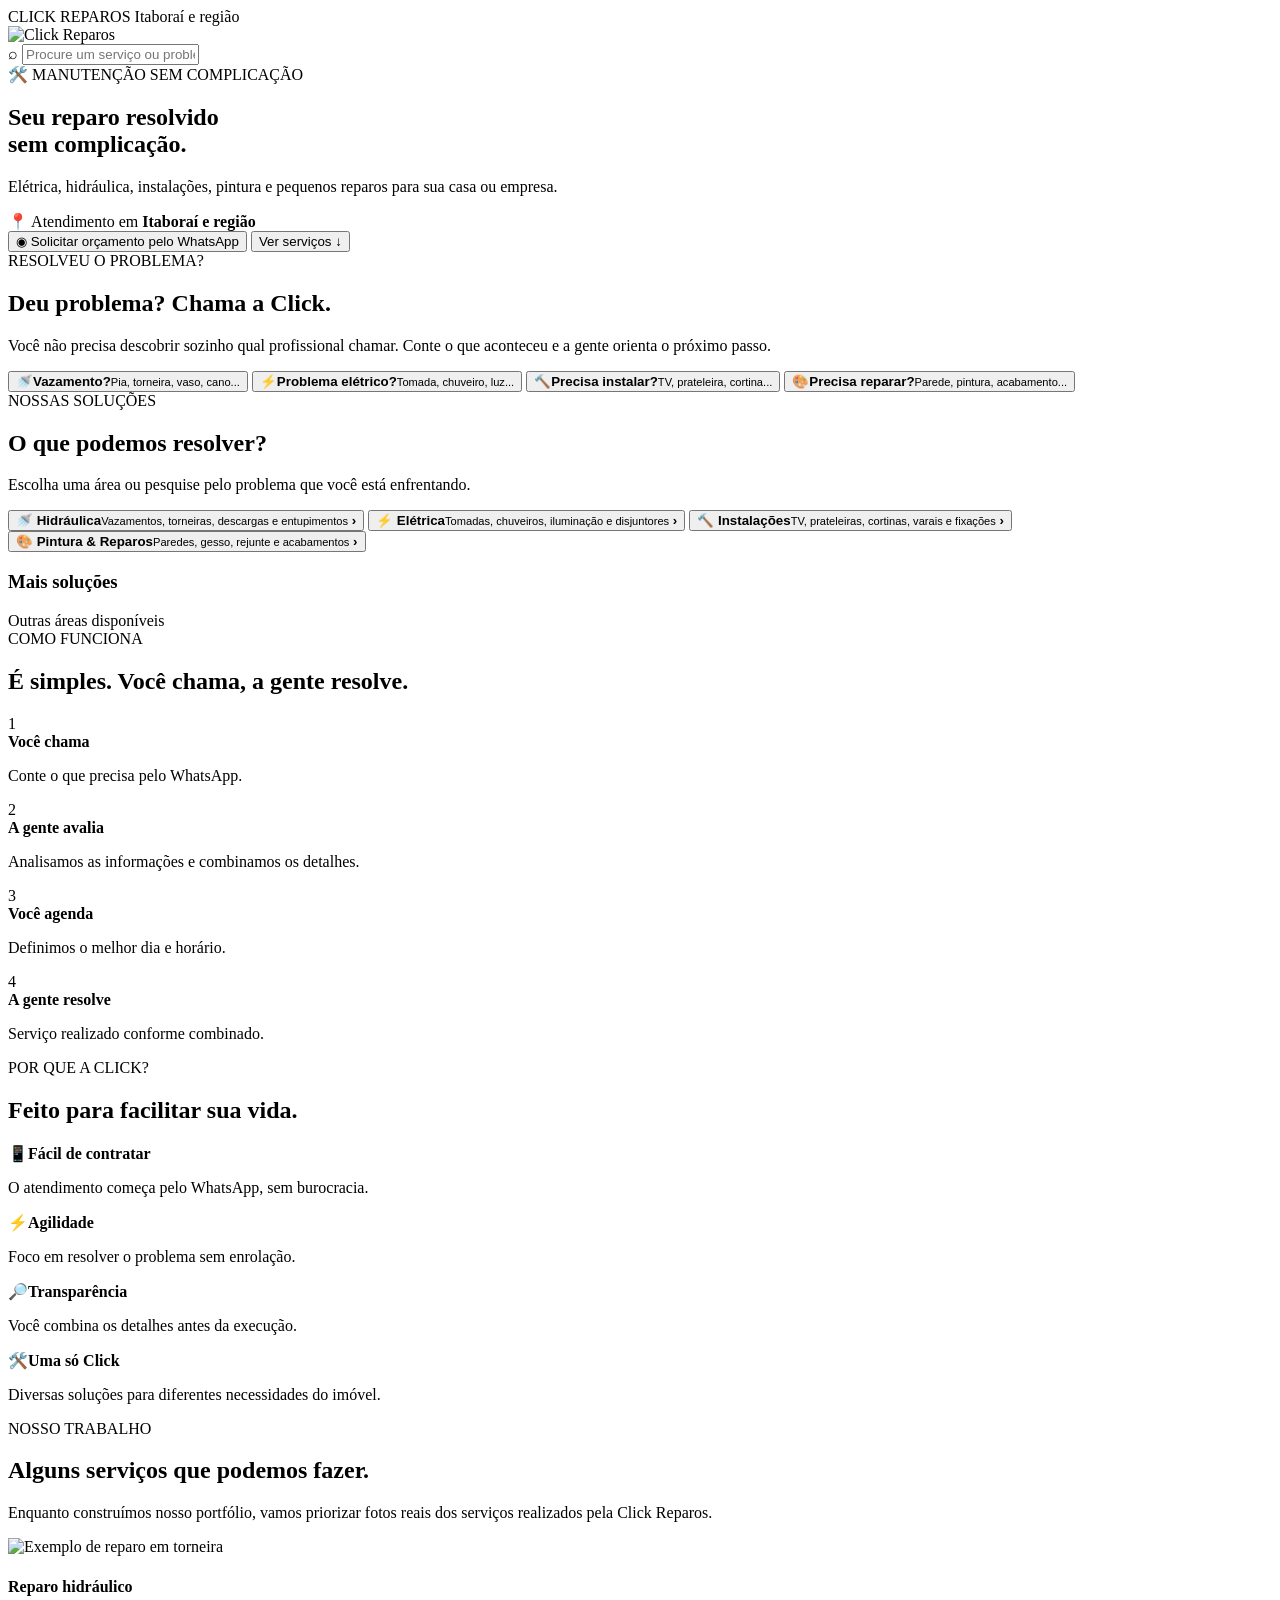
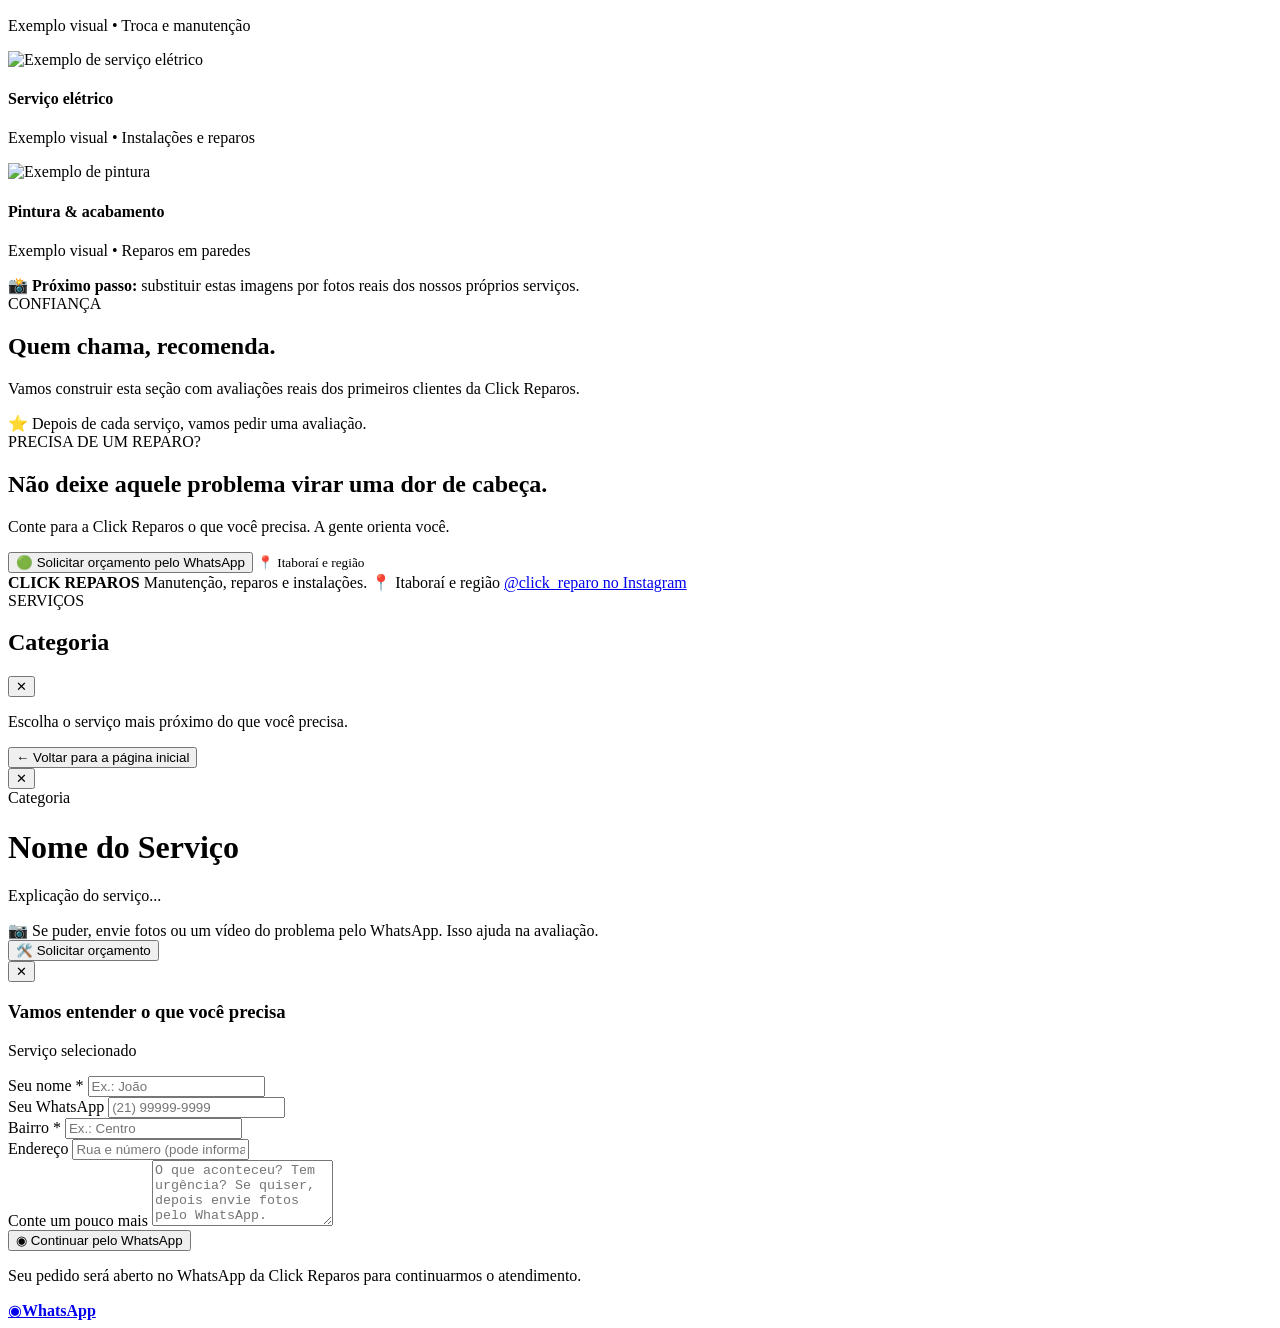
==== index.html @ 4c6f9867 "Rename click-reparos-v2-1.html to index.html" ====
<!DOCTYPE html>
<html lang="pt-BR">
<head>
    <meta charset="UTF-8">
    <meta name="viewport" content="width=device-width, initial-scale=1.0">
    <meta name="description" content="Click Reparos: manutenção, consertos e instalações em Itaboraí e região. Solicite seu orçamento pelo WhatsApp.">
    <meta name="theme-color" content="#0a3871">
    <title>Click Reparos | Manutenção em Itaboraí</title>
    <link rel="stylesheet" href="style.css">
</head>
<body>
    <div id="app">

        <header>
            <div class="header-top">
                <div class="brand-lockup">
                    <span class="brand-name">CLICK REPAROS</span>
                    <span class="brand-city">Itaboraí e região</span>
                </div>
                <img src="logo.png" alt="Click Reparos" class="header-logo">
            </div>
            <div class="search-container">
                <span class="search-icon">⌕</span>
                <input type="text" id="search-input" placeholder="Procure um serviço ou problema..." autocomplete="off">
                <div id="search-suggestions"></div>
            </div>
        </header>

        <main id="view-categories" class="view active">

            <section class="hero">
                <div class="hero-eyebrow">🛠️ MANUTENÇÃO SEM COMPLICAÇÃO</div>
                <h1>Seu reparo resolvido<br><span>sem complicação.</span></h1>
                <p>Elétrica, hidráulica, instalações, pintura e pequenos reparos para sua casa ou empresa.</p>

                <div class="hero-location">📍 Atendimento em <strong>Itaboraí e região</strong></div>

                <button class="hero-cta" type="button" onclick="openGeneralWhatsApp()">
                    <span class="wa-icon">◉</span>
                    Solicitar orçamento pelo WhatsApp
                </button>
                <button class="hero-secondary" type="button" onclick="document.getElementById('services-section').scrollIntoView({behavior:'smooth'})">
                    Ver serviços <span>↓</span>
                </button>
            </section>

            <section class="problem-section">
                <div class="section-kicker">RESOLVEU O PROBLEMA?</div>
                <h2>Deu problema? <span>Chama a Click.</span></h2>
                <p class="section-lead">Você não precisa descobrir sozinho qual profissional chamar. Conte o que aconteceu e a gente orienta o próximo passo.</p>
                <div class="problem-grid">
                    <button class="problem-card" onclick="openCategory('cat-hidraulico')"><span>🚿</span><strong>Vazamento?</strong><small>Pia, torneira, vaso, cano...</small></button>
                    <button class="problem-card" onclick="openCategory('cat-eletrico')"><span>⚡</span><strong>Problema elétrico?</strong><small>Tomada, chuveiro, luz...</small></button>
                    <button class="problem-card" onclick="openCategory('cat-instalacoes')"><span>🔨</span><strong>Precisa instalar?</strong><small>TV, prateleira, cortina...</small></button>
                    <button class="problem-card" onclick="openCategory('cat-pintor')"><span>🎨</span><strong>Precisa reparar?</strong><small>Parede, pintura, acabamento...</small></button>
                </div>
            </section>

            <section id="services-section" class="services-section">
                <div class="section-kicker">NOSSAS SOLUÇÕES</div>
                <h2>O que podemos <span>resolver?</span></h2>
                <p class="section-lead">Escolha uma área ou pesquise pelo problema que você está enfrentando.</p>

                <div class="featured-grid">
                    <button class="featured-card featured-hydraulic" onclick="openCategory('cat-hidraulico')">
                        <span class="featured-icon">🚿</span>
                        <span><strong>Hidráulica</strong><small>Vazamentos, torneiras, descargas e entupimentos</small></span>
                        <b>›</b>
                    </button>
                    <button class="featured-card featured-electric" onclick="openCategory('cat-eletrico')">
                        <span class="featured-icon">⚡</span>
                        <span><strong>Elétrica</strong><small>Tomadas, chuveiros, iluminação e disjuntores</small></span>
                        <b>›</b>
                    </button>
                    <button class="featured-card featured-install" onclick="openCategory('cat-instalacoes')">
                        <span class="featured-icon">🔨</span>
                        <span><strong>Instalações</strong><small>TV, prateleiras, cortinas, varais e fixações</small></span>
                        <b>›</b>
                    </button>
                    <button class="featured-card featured-paint" onclick="openCategory('cat-pintor')">
                        <span class="featured-icon">🎨</span>
                        <span><strong>Pintura & Reparos</strong><small>Paredes, gesso, rejunte e acabamentos</small></span>
                        <b>›</b>
                    </button>
                </div>

                <div class="all-services-head">
                    <h3>Mais soluções</h3>
                    <span>Outras áreas disponíveis</span>
                </div>
                <div class="grid" id="categories-grid"></div>
            </section>

            <section class="how-it-works-card">
                <div class="section-kicker">COMO FUNCIONA</div>
                <h2>É simples. Você chama, <span>a gente resolve.</span></h2>
                <div class="how-steps">
                    <div class="step-item"><div class="step-badge">1</div><div><strong>Você chama</strong><p>Conte o que precisa pelo WhatsApp.</p></div></div>
                    <div class="step-item"><div class="step-badge">2</div><div><strong>A gente avalia</strong><p>Analisamos as informações e combinamos os detalhes.</p></div></div>
                    <div class="step-item"><div class="step-badge">3</div><div><strong>Você agenda</strong><p>Definimos o melhor dia e horário.</p></div></div>
                    <div class="step-item"><div class="step-badge">4</div><div><strong>A gente resolve</strong><p>Serviço realizado conforme combinado.</p></div></div>
                </div>
            </section>

            <section class="trust-section">
                <div class="section-kicker">POR QUE A CLICK?</div>
                <h2>Feito para facilitar <span>sua vida.</span></h2>
                <div class="trust-grid">
                    <div><span>📱</span><strong>Fácil de contratar</strong><p>O atendimento começa pelo WhatsApp, sem burocracia.</p></div>
                    <div><span>⚡</span><strong>Agilidade</strong><p>Foco em resolver o problema sem enrolação.</p></div>
                    <div><span>🔎</span><strong>Transparência</strong><p>Você combina os detalhes antes da execução.</p></div>
                    <div><span>🛠️</span><strong>Uma só Click</strong><p>Diversas soluções para diferentes necessidades do imóvel.</p></div>
                </div>
            </section>

            <section class="portfolio-section">
                <div class="section-kicker">NOSSO TRABALHO</div>
                <h2>Alguns serviços que <span>podemos fazer.</span></h2>
                <p class="section-lead">Enquanto construímos nosso portfólio, vamos priorizar fotos reais dos serviços realizados pela Click Reparos.</p>
                <div class="carousel-container">
                    <div class="carousel-card"><div class="media-container"><img src="https://images.unsplash.com/photo-1584622650111-993a426fbf0a?auto=format&fit=crop&w=700&q=80" alt="Exemplo de reparo em torneira" loading="lazy"></div><div class="card-info"><h4>Reparo hidráulico</h4><p>Exemplo visual • Troca e manutenção</p></div></div>
                    <div class="carousel-card"><div class="media-container"><img src="https://images.unsplash.com/photo-1558494949-ef010cbdcc31?auto=format&fit=crop&w=700&q=80" alt="Exemplo de serviço elétrico" loading="lazy"></div><div class="card-info"><h4>Serviço elétrico</h4><p>Exemplo visual • Instalações e reparos</p></div></div>
                    <div class="carousel-card"><div class="media-container"><img src="https://images.unsplash.com/photo-1562259949-e8e7689d7828?auto=format&fit=crop&w=700&q=80" alt="Exemplo de pintura" loading="lazy"></div><div class="card-info"><h4>Pintura & acabamento</h4><p>Exemplo visual • Reparos em paredes</p></div></div>
                </div>
                <div class="portfolio-note">📸 <strong>Próximo passo:</strong> substituir estas imagens por fotos reais dos nossos próprios serviços.</div>
            </section>

            <section class="testimonial-placeholder">
                <div class="section-kicker">CONFIANÇA</div>
                <h2>Quem chama, <span>recomenda.</span></h2>
                <p>Vamos construir esta seção com avaliações reais dos primeiros clientes da Click Reparos.</p>
                <div class="review-cta">⭐ Depois de cada serviço, vamos pedir uma avaliação.</div>
            </section>

            <section class="final-cta">
                <div class="final-cta-kicker">PRECISA DE UM REPARO?</div>
                <h2>Não deixe aquele problema virar uma dor de cabeça.</h2>
                <p>Conte para a Click Reparos o que você precisa. A gente orienta você.</p>
                <button class="hero-cta" type="button" onclick="openGeneralWhatsApp()">🟢 Solicitar orçamento pelo WhatsApp</button>
                <small>📍 Itaboraí e região</small>
            </section>

            <footer class="app-footer">
                <strong>CLICK REPAROS</strong>
                <span>Manutenção, reparos e instalações.</span>
                <span>📍 Itaboraí e região</span>
                <a href="https://instagram.com/click_reparo" target="_blank" rel="noopener">@click_reparo no Instagram</a>
            </footer>
        </main>

        <main id="view-service-list" class="view">
            <div class="view-header">
                <div>
                    <span class="view-kicker">SERVIÇOS</span>
                    <h2 class="view-title" id="list-category-title">Categoria</h2>
                </div>
                <button class="close-btn" id="btn-close-list" aria-label="Voltar">✕</button>
            </div>
            <p class="list-helper">Escolha o serviço mais próximo do que você precisa.</p>
            <ul class="service-list" id="services-ul"></ul>
            <button class="back-home-btn" onclick="closeToCategories()">← Voltar para a página inicial</button>
        </main>

        <main id="view-service-detail" class="view">
            <div class="detail-card">
                <button class="close-btn" id="btn-close-detail" aria-label="Voltar">✕</button>
                <div class="detail-category" id="detail-category">Categoria</div>
                <h1 class="detail-title" id="detail-title">Nome do Serviço</h1>
                <p class="detail-description" id="detail-description">Explicação do serviço...</p>
                <div class="detail-tip">📷 Se puder, envie fotos ou um vídeo do problema pelo WhatsApp. Isso ajuda na avaliação.</div>
                <button id="btn-open-form" class="btn-primary">🛠️ Solicitar orçamento</button>
            </div>
        </main>

        <div id="modal-quote" class="modal-overlay">
            <div class="modal-card">
                <button class="close-btn modal-close" id="btn-close-modal" aria-label="Fechar">✕</button>
                <h3 class="modal-title">Vamos entender o que você precisa</h3>
                <p class="modal-subtitle" id="modal-service-subtitle">Serviço selecionado</p>

                <form id="form-quote">
                    <div class="form-group">
                        <label for="client-name">Seu nome *</label>
                        <input type="text" id="client-name" placeholder="Ex.: João" required>
                    </div>
                    <div class="form-group">
                        <label for="client-phone">Seu WhatsApp</label>
                        <input type="tel" id="client-phone" placeholder="(21) 99999-9999" inputmode="tel">
                    </div>
                    <div class="form-group">
                        <label for="client-bairro">Bairro *</label>
                        <input type="text" id="client-bairro" placeholder="Ex.: Centro" required>
                    </div>
                    <div class="form-group">
                        <label for="client-address">Endereço</label>
                        <input type="text" id="client-address" placeholder="Rua e número (pode informar depois)">
                    </div>
                    <div class="form-group">
                        <label for="client-notes">Conte um pouco mais</label>
                        <textarea id="client-notes" rows="4" placeholder="O que aconteceu? Tem urgência? Se quiser, depois envie fotos pelo WhatsApp."></textarea>
                    </div>
                    <button type="submit" class="btn-whatsapp">
                        <span>◉</span>
                        Continuar pelo WhatsApp
                    </button>
                    <p class="form-privacy">Seu pedido será aberto no WhatsApp da Click Reparos para continuarmos o atendimento.</p>
                </form>
            </div>
        </div>

        <a class="floating-whatsapp" href="https://wa.me/5521999999999" target="_blank" rel="noopener" aria-label="Falar com a Click Reparos no WhatsApp">
            <span>◉</span><b>WhatsApp</b>
        </a>
    </div>
    <script src="script.js"></script>
    <script>
        function openGeneralWhatsApp() {
            const text = encodeURIComponent("Olá! Vim pelo site da Click Reparos e preciso de um orçamento. Meu problema é: ");
            window.open("https://wa.me/5521999999999?text=" + text, "_blank");
        }
    </script>
</body>
</html>
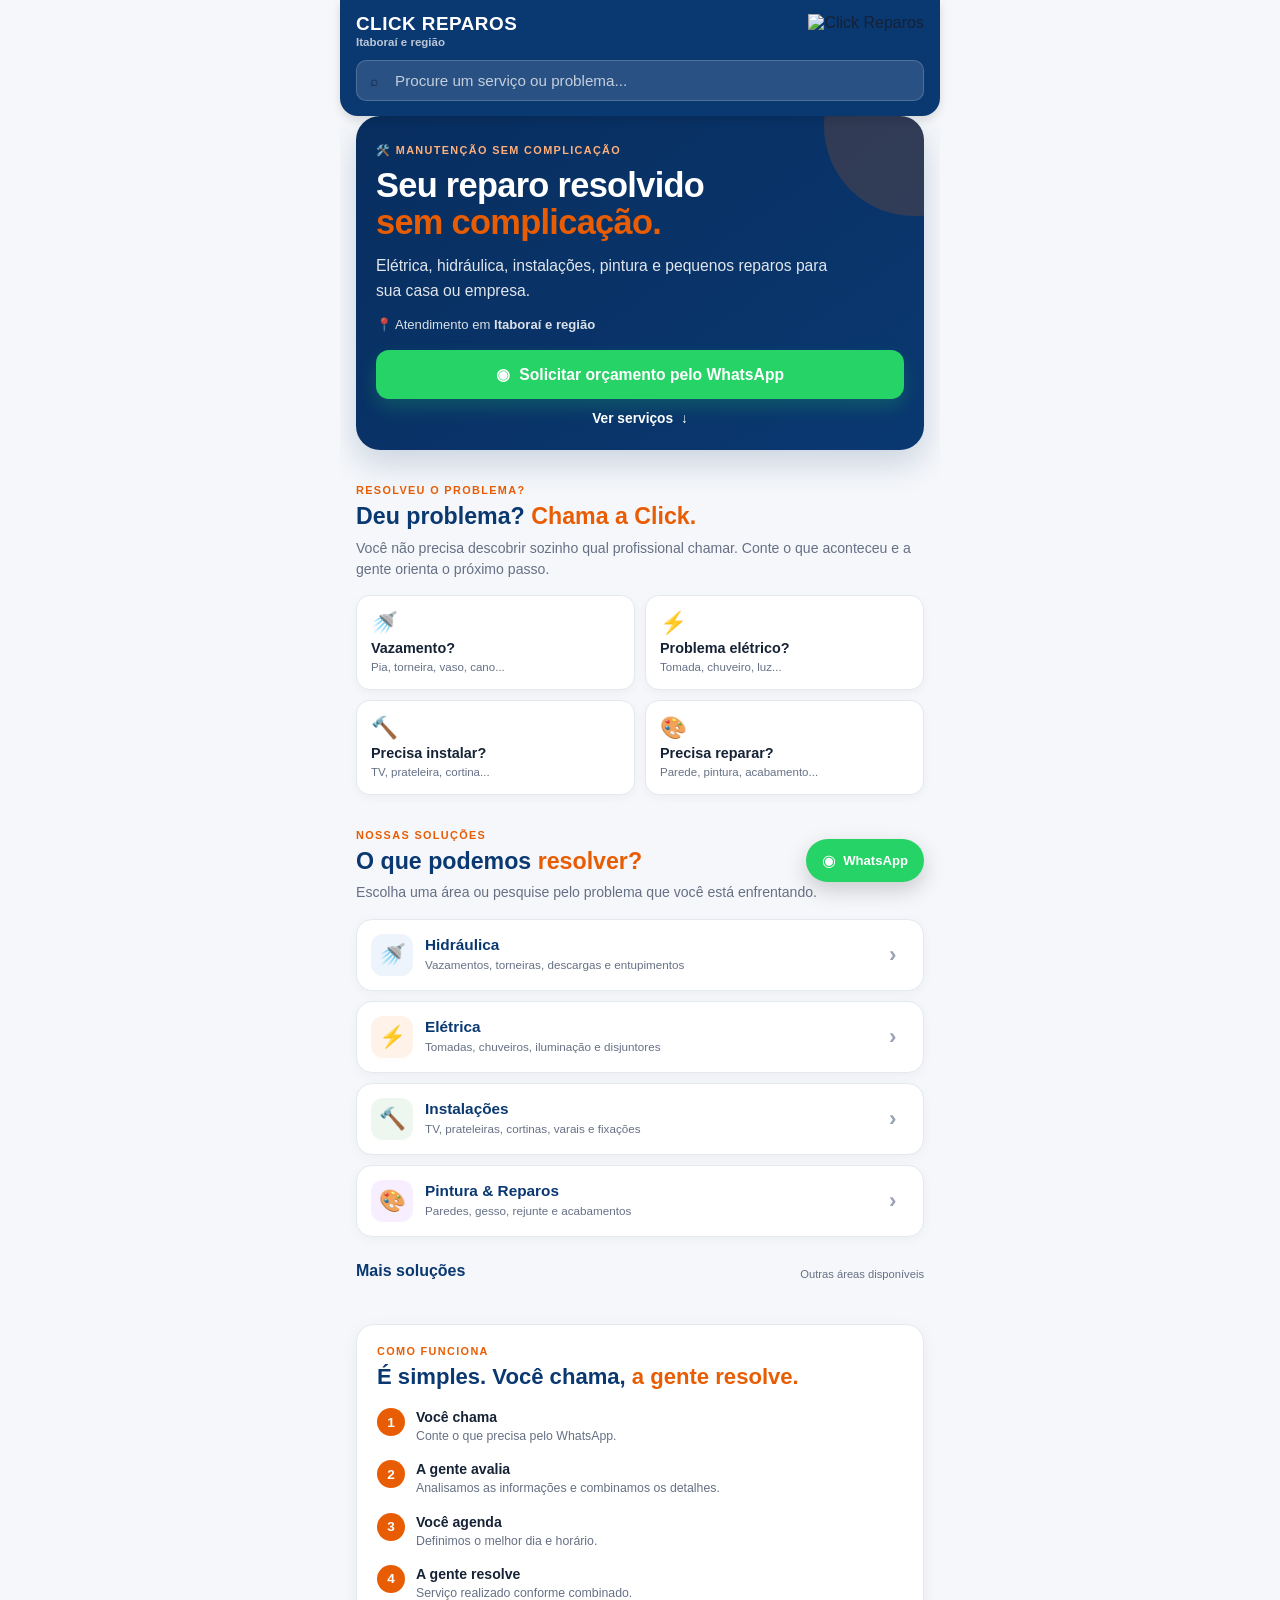
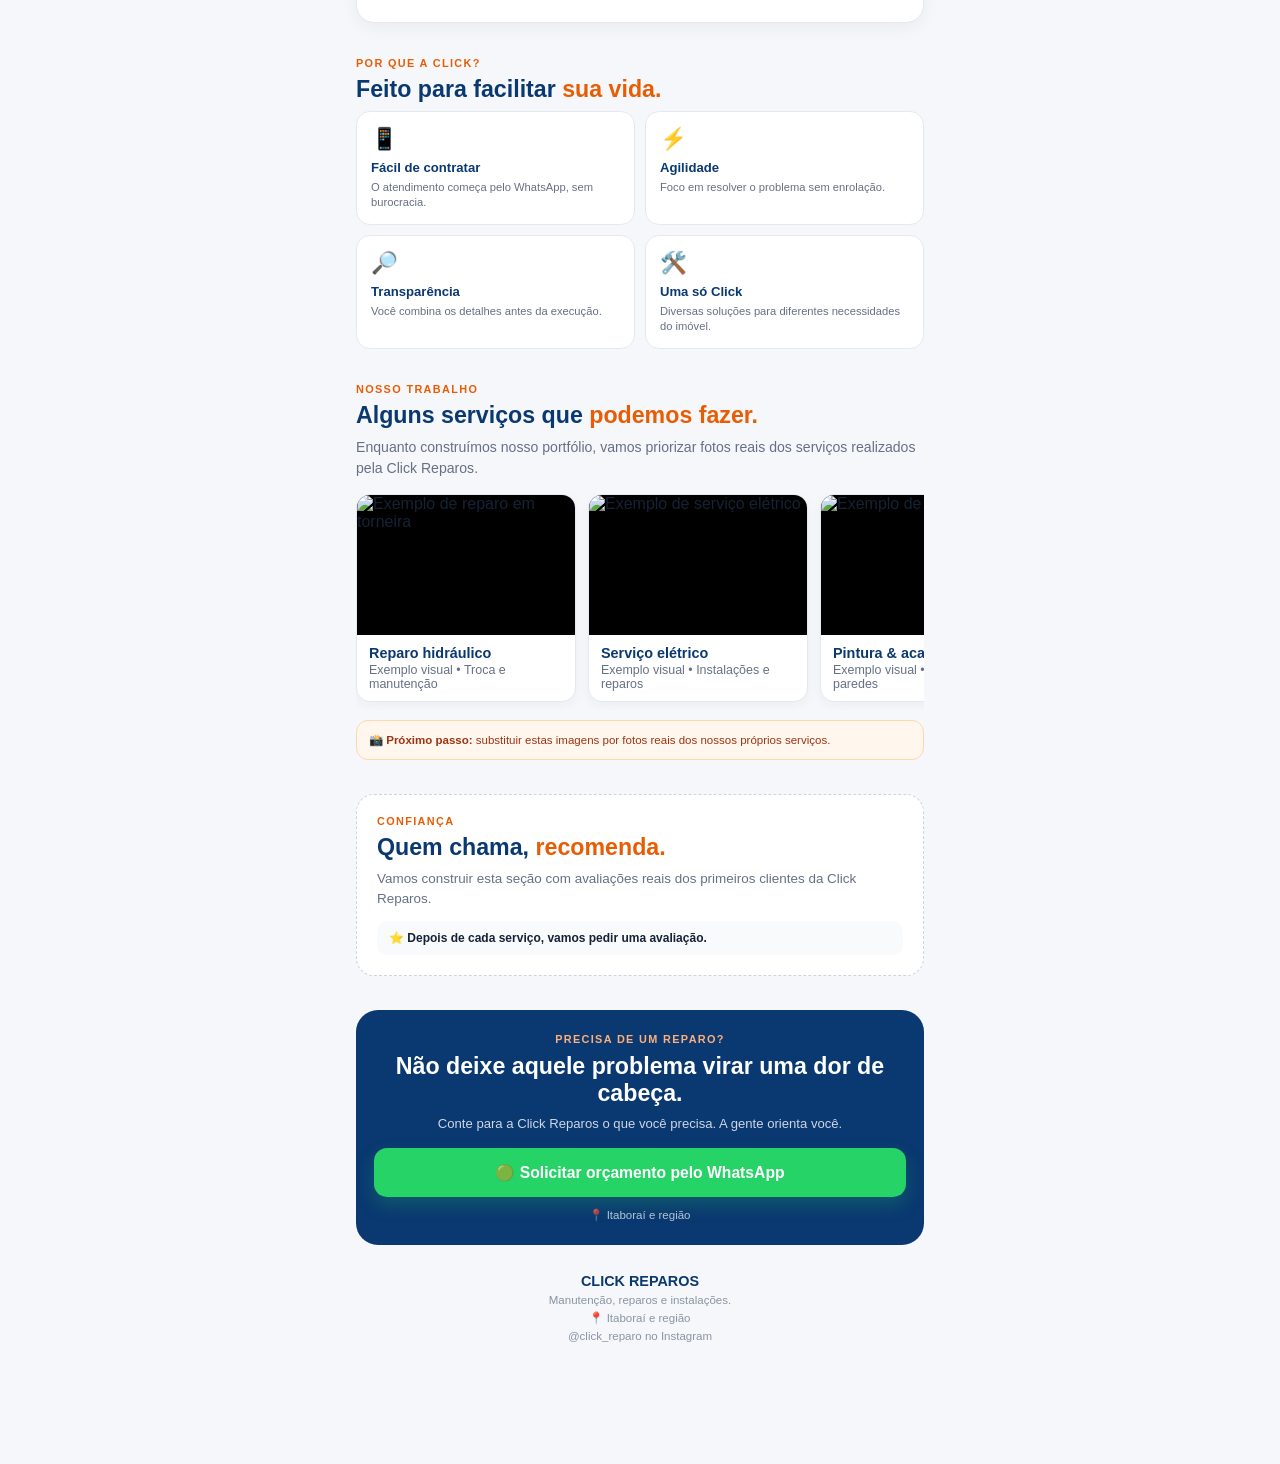
==== commit 0d1f897b: "Update index.html" ====
--- a/index.html
+++ b/index.html
@@ -208,7 +208,7 @@
             </div>
         </div>
 
-        <a class="floating-whatsapp" href="https://wa.me/5521999999999" target="_blank" rel="noopener" aria-label="Falar com a Click Reparos no WhatsApp">
+        <a class="floating-whatsapp" href="https://wa.me/5521967358108" target="_blank" rel="noopener" aria-label="Falar com a Click Reparos no WhatsApp">
             <span>◉</span><b>WhatsApp</b>
         </a>
     </div>
--- a/style.css
+++ b/style.css
@@ -0,0 +1,731 @@
+:root {
+    --primary: #0a3871;
+    --accent: #e85d04;
+    --whatsapp: #25d366;
+    --bg: #f4f6f9;
+    --card-bg: #ffffff;
+    --text-main: #1e293b;
+    --text-muted: #64748b;
+    --border: #e2e8f0;
+}
+
+* {
+    box-sizing: border-box;
+    margin: 0;
+    padding: 0;
+    font-family: -apple-system, BlinkMacSystemFont, "Segoe UI", Roboto, Helvetica, Arial, sans-serif;
+}
+
+body {
+    background-color: var(--bg);
+    color: var(--text-main);
+    -webkit-font-smoothing: antialiased;
+}
+
+#app {
+    max-width: 600px;
+    margin: 0 auto;
+    background: var(--bg);
+    min-height: 100vh;
+    position: relative;
+    overflow-x: hidden;
+}
+
+/* HEADER FIXO NO TOPO */
+header {
+    background: var(--primary);
+    padding: 16px 16px 18px 16px;
+    position: fixed;
+    top: 0;
+    left: 50%;
+    transform: translateX(-50%);
+    width: 100%;
+    max-width: 600px;
+    z-index: 1000;
+    box-shadow: 0 4px 10px rgba(0,0,0,0.12);
+    border-bottom-left-radius: 16px;
+    border-bottom-right-radius: 16px;
+}
+
+.header-top {
+    display: flex;
+    justify-content: space-between;
+    align-items: center;
+    margin-bottom: 12px;
+}
+
+.header-title {
+    color: #ffffff;
+    font-size: 1.3rem;
+    font-weight: 700;
+}
+
+.header-logo {
+    height: 36px;
+    width: auto;
+    object-fit: contain;
+}
+
+.search-container {
+    position: relative;
+    display: flex;
+    align-items: center;
+}
+
+.search-icon {
+    position: absolute;
+    left: 14px;
+    font-size: 0.9rem;
+    pointer-events: none;
+    opacity: 0.9;
+}
+
+#search-input {
+    width: 100%;
+    padding: 11px 14px 11px 38px;
+    border-radius: 10px;
+    border: none;
+    font-size: 0.95rem;
+    outline: none;
+    background-color: var(--accent);
+    color: #ffffff;
+}
+
+#search-input::placeholder {
+    color: rgba(255, 255, 255, 0.9);
+}
+
+#search-suggestions {
+    position: absolute;
+    top: 100%;
+    left: 0;
+    right: 0;
+    background: white;
+    border-radius: 0 0 10px 10px;
+    box-shadow: 0 4px 12px rgba(0,0,0,0.15);
+    max-height: 280px;
+    overflow-y: auto;
+    display: none;
+    z-index: 1001;
+    margin-top: 4px;
+}
+
+.suggestion-item {
+    padding: 12px 16px;
+    border-bottom: 1px solid var(--border);
+    cursor: pointer;
+}
+
+.suggestion-item:last-child {
+    border-bottom: none;
+}
+
+.suggestion-item:active {
+    background-color: var(--bg);
+}
+
+.suggestion-title {
+    font-weight: 600;
+    color: var(--text-main);
+    font-size: 0.95rem;
+}
+
+.suggestion-meta {
+    font-size: 0.8rem;
+    color: var(--primary);
+    margin-top: 2px;
+}
+
+/* VIEWS */
+.view {
+    display: none;
+    padding: 125px 16px 16px 16px;
+    animation: fadeIn 0.3s ease;
+}
+
+.view.active {
+    display: block;
+}
+
+@keyframes fadeIn {
+    from { opacity: 0; transform: translateY(8px); }
+    to { opacity: 1; transform: translateY(0); }
+}
+
+/* CARD: COMO FUNCIONA */
+.how-it-works-card {
+    background: var(--card-bg);
+    border-radius: 16px;
+    padding: 16px;
+    margin-bottom: 24px;
+    box-shadow: 0 4px 12px rgba(0,0,0,0.04);
+    border: 1px solid var(--border);
+}
+
+.how-it-works-title {
+    text-align: center;
+    color: var(--primary);
+    font-size: 1.1rem;
+    font-weight: 700;
+    margin-bottom: 16px;
+}
+
+.how-it-works-body {
+    display: flex;
+    align-items: center;
+    gap: 16px;
+}
+
+.how-it-works-left {
+    flex: 0 0 40%;
+    display: flex;
+    align-items: center;
+    justify-content: center;
+}
+
+.how-it-works-img {
+    width: 100%;
+    max-width: 120px;
+    height: auto;
+    object-fit: contain;
+}
+
+.how-it-works-right {
+    flex: 1;
+    display: flex;
+    flex-direction: column;
+}
+
+.step-item {
+    display: flex;
+    align-items: flex-start;
+    gap: 10px;
+}
+
+.step-badge {
+    background: var(--primary);
+    color: #ffffff;
+    width: 26px;
+    height: 26px;
+    border-radius: 50%;
+    font-weight: 700;
+    font-size: 0.85rem;
+    display: flex;
+    align-items: center;
+    justify-content: center;
+    flex-shrink: 0;
+}
+
+.step-content {
+    font-size: 0.82rem;
+    color: var(--text-main);
+    line-height: 1.3;
+    padding-top: 2px;
+}
+
+.step-content strong {
+    color: var(--text-main);
+    font-weight: 700;
+}
+
+.step-line {
+    width: 2px;
+    height: 14px;
+    background: var(--primary);
+    margin-left: 12px;
+    opacity: 0.3;
+}
+
+.section-subtitle {
+    margin-bottom: 14px;
+    font-size: 1.05rem;
+    font-weight: 700;
+    color: var(--primary);
+}
+
+/* CATEGORIAS EM GRID */
+.grid {
+    display: grid;
+    grid-template-columns: 1fr 1fr;
+    gap: 12px;
+}
+
+.card-category {
+    background: var(--card-bg);
+    padding: 14px 12px;
+    border-radius: 12px;
+    display: flex;
+    align-items: center;
+    gap: 12px;
+    box-shadow: 0 2px 6px rgba(0,0,0,0.05);
+    cursor: pointer;
+    border-left: 4px solid var(--primary);
+    border-top: 1px solid var(--border);
+    border-right: 1px solid var(--border);
+    border-bottom: 1px solid var(--border);
+    transition: transform 0.1s;
+}
+
+.card-category:nth-child(even) {
+    border-left-color: var(--accent);
+}
+
+.card-category:active {
+    transform: scale(0.97);
+}
+
+.card-category .icon {
+    font-size: 1.8rem;
+}
+
+.card-category .cat-name {
+    font-weight: 600;
+    font-size: 0.95rem;
+    color: var(--text-main);
+}
+
+/* CONFIGURAÇÃO GERAL DOS CARROSSEIS */
+.carousel-container {
+    display: flex;
+    gap: 12px;
+    overflow-x: auto;
+    scroll-snap-type: x mandatory;
+    padding-bottom: 8px;
+    -webkit-overflow-scrolling: touch;
+    scrollbar-width: none;
+    cursor: grab;
+}
+
+.carousel-container::-webkit-scrollbar {
+    display: none;
+}
+
+.carousel-container.active-drag {
+    cursor: grabbing;
+    scroll-snap-type: none;
+}
+
+/* CARDS DE PORTFÓLIO */
+.portfolio-section {
+    margin-top: 32px;
+}
+
+.carousel-card {
+    flex: 0 0 220px;
+    scroll-snap-align: start;
+    background: var(--card-bg);
+    border-radius: 14px;
+    overflow: hidden;
+    border: 1px solid var(--border);
+    box-shadow: 0 4px 12px rgba(0,0,0,0.04);
+    user-select: none;
+}
+
+.media-container {
+    position: relative;
+    width: 100%;
+    height: 140px;
+    background: #000;
+}
+
+.media-container img, 
+.media-container video {
+    width: 100%;
+    height: 100%;
+    object-fit: cover;
+    display: block;
+}
+
+.badge-tag {
+    position: absolute;
+    top: 8px;
+    left: 8px;
+    background: rgba(10, 56, 113, 0.85);
+    color: white;
+    font-size: 0.72rem;
+    font-weight: 700;
+    padding: 3px 8px;
+    border-radius: 6px;
+    backdrop-filter: blur(4px);
+    z-index: 2;
+}
+
+.badge-tag.video-tag {
+    background: rgba(232, 93, 4, 0.9);
+}
+
+.card-info {
+    padding: 10px 12px;
+}
+
+.card-info h4 {
+    font-size: 0.9rem;
+    color: var(--primary);
+    margin-bottom: 2px;
+    font-weight: 700;
+}
+
+.card-info p {
+    font-size: 0.78rem;
+    color: var(--text-muted);
+}
+
+/* CARDS DE DEPOIMENTOS */
+.testimonials-section {
+    margin-top: 32px;
+}
+
+.testimonial-card {
+    flex: 0 0 280px;
+    scroll-snap-align: start;
+    background: var(--card-bg);
+    border-radius: 16px;
+    padding: 20px;
+    border: 1px solid var(--border);
+    box-shadow: 0 4px 12px rgba(0,0,0,0.04);
+    display: flex;
+    flex-direction: column;
+    gap: 12px;
+    user-select: none;
+}
+
+.stars {
+    color: #f59e0b;
+    font-size: 1.1rem;
+    letter-spacing: 2px;
+}
+
+.testimonial-text {
+    font-size: 0.92rem;
+    color: var(--text-muted);
+    font-style: italic;
+    line-height: 1.5;
+    flex-grow: 1;
+}
+
+.testimonial-author {
+    font-size: 0.85rem;
+    color: var(--primary);
+    font-weight: 700;
+    text-align: left;
+}
+
+/* FOOTER */
+.app-footer {
+    text-align: center;
+    padding: 32px 16px 16px;
+    font-size: 0.85rem;
+    color: #94a3b8;
+    font-weight: 500;
+}
+
+.app-footer .heart {
+    color: #ef4444;
+}
+
+/* LISTA DE SERVIÇOS E DETALHES */
+.view-header {
+    display: flex;
+    padding: 14px 12px;
+    justify-content: space-between;
+    align-items: center;
+    margin-bottom: 20px;
+}
+
+.view-title {
+    font-size: 1.2rem;
+    font-weight: bold;
+    color: var(--primary);
+}
+
+.close-btn {
+    background: #e2e8f0;
+    border: none;
+    color: var(--text-muted);
+    width: 32px;
+    height: 32px;
+    border-radius: 50%;
+    font-size: 1rem;
+    font-weight: bold;
+    cursor: pointer;
+    display: flex;
+    align-items: center;
+    justify-content: center;
+}
+
+.close-btn:active {
+    background: #cbd5e1;
+    color: var(--text-main);
+}
+
+.service-list {
+    list-style: none;
+}
+
+.service-item {
+    background: var(--card-bg);
+    padding: 16px;
+    margin-bottom: 8px;
+    border-radius: 8px;
+    box-shadow: 0 1px 2px rgba(0,0,0,0.05);
+    border: 1px solid var(--border);
+    cursor: pointer;
+    display: flex;
+    justify-content: space-between;
+    align-items: center;
+    font-weight: 500;
+}
+
+.service-item:active {
+    background-color: #f8fafc;
+}
+
+.arrow {
+    color: var(--text-muted);
+    font-size: 1.2rem;
+}
+
+.detail-card {
+    background: var(--card-bg);
+    padding: 24px;
+    border-radius: 16px;
+    box-shadow: 0 4px 12px rgba(0,0,0,0.06);
+    text-align: center;
+    position: relative;
+    border: 1px solid var(--border);
+}
+
+.detail-card .close-btn {
+    position: absolute;
+    top: 16px;
+    right: 16px;
+}
+
+.detail-category {
+    color: var(--accent);
+    font-size: 0.9rem;
+    font-weight: bold;
+    text-transform: uppercase;
+    letter-spacing: 1px;
+    margin-bottom: 8px;
+    padding-right: 32px;
+}
+
+.detail-title {
+    font-size: 1.4rem;
+    margin-bottom: 16px;
+    color: var(--primary);
+}
+
+.detail-description {
+    color: var(--text-muted);
+    line-height: 1.6;
+    margin-bottom: 24px;
+    text-align: left;
+    font-size: 0.98rem;
+}
+
+.btn-primary {
+    width: 100%;
+    background-color: var(--primary);
+    color: white;
+    padding: 16px;
+    border-radius: 12px;
+    font-weight: bold;
+    font-size: 1rem;
+    border: none;
+    cursor: pointer;
+    box-shadow: 0 4px 10px rgba(10, 56, 113, 0.2);
+    transition: background-color 0.2s;
+}
+
+.btn-primary:active {
+    background-color: #072954;
+}
+
+/* MODAL DE ORÇAMENTO (ESTILO MOBILE APP) */
+.modal-overlay {
+    position: fixed;
+    top: 0;
+    left: 0;
+    right: 0;
+    bottom: 0;
+    background: rgba(15, 23, 42, 0.6);
+    backdrop-filter: blur(4px);
+    z-index: 2000;
+    display: flex;
+    justify-content: center;
+    align-items: flex-end; /* Abre vindo do fundo como app */
+    opacity: 0;
+    pointer-events: none;
+    transition: opacity 0.25s ease;
+}
+
+.modal-overlay.active {
+    opacity: 1;
+    pointer-events: auto;
+}
+
+.modal-card {
+    background: var(--card-bg);
+    width: 100%;
+    max-width: 600px;
+    border-top-left-radius: 24px;
+    border-top-right-radius: 24px;
+    padding: 24px 20px 28px;
+    position: relative;
+    box-shadow: 0 -8px 25px rgba(0,0,0,0.15);
+    transform: translateY(100%);
+    transition: transform 0.3s cubic-bezier(0.16, 1, 0.3, 1);
+    max-height: 90vh;
+    overflow-y: auto;
+}
+
+.modal-overlay.active .modal-card {
+    transform: translateY(0);
+}
+
+.modal-close {
+    position: absolute;
+    top: 18px;
+    right: 18px;
+}
+
+.modal-title {
+    font-size: 1.25rem;
+    color: var(--primary);
+    font-weight: 700;
+    margin-bottom: 4px;
+}
+
+.modal-subtitle {
+    font-size: 0.88rem;
+    color: var(--accent);
+    font-weight: 600;
+    margin-bottom: 20px;
+}
+
+/* ESTILOS DO FORMULÁRIO */
+.form-group {
+    margin-bottom: 16px;
+    text-align: left;
+}
+
+.form-group label {
+    display: block;
+    font-size: 0.85rem;
+    font-weight: 700;
+    color: var(--text-main);
+    margin-bottom: 6px;
+}
+
+.form-group input, 
+.form-group textarea {
+    width: 100%;
+    padding: 12px 14px;
+    border-radius: 10px;
+    border: 1px solid var(--border);
+    font-size: 0.95rem;
+    outline: none;
+    background-color: #f8fafc;
+    color: var(--text-main);
+    transition: border-color 0.2s, background-color 0.2s;
+}
+
+.form-group input:focus, 
+.form-group textarea:focus {
+    border-color: var(--primary);
+    background-color: #ffffff;
+}
+
+.form-group textarea {
+    resize: none;
+}
+
+.btn-whatsapp {
+    display: flex;
+    justify-content: center;
+    align-items: center;
+    gap: 10px;
+    width: 100%;
+    background-color: var(--whatsapp);
+    color: white;
+    padding: 16px;
+    border-radius: 12px;
+    font-weight: bold;
+    font-size: 1.05rem;
+    border: none;
+    cursor: pointer;
+    box-shadow: 0 4px 12px rgba(37, 211, 102, 0.25);
+    margin-top: 20px;
+}
+
+.btn-whatsapp:active {
+    background-color: #20b858;
+}
+
+
+/* ================================
+   CLICK REPAROS — CONVERSÃO V2
+   ================================ */
+:root{
+    --primary:#0a3871;
+    --primary-dark:#06264c;
+    --accent:#e85d04;
+    --whatsapp:#25d366;
+    --bg:#f5f7fa;
+    --card-bg:#fff;
+    --text-main:#162235;
+    --text-muted:#667085;
+    --border:#e4e9f0;
+}
+html{scroll-behavior:smooth}
+body{background:var(--bg)}
+header{padding:13px 16px 15px;border-bottom-left-radius:18px;border-bottom-right-radius:18px}
+.brand-lockup{display:flex;flex-direction:column;gap:1px}
+.brand-name{color:#fff;font-size:1.18rem;font-weight:900;letter-spacing:.5px}
+.brand-city{color:rgba(255,255,255,.72);font-size:.72rem;font-weight:600}
+.header-logo{height:34px}
+#search-input{background:rgba(255,255,255,.13);border:1px solid rgba(255,255,255,.18);color:#fff}
+#search-input::placeholder{color:rgba(255,255,255,.72)}
+.view{padding:116px 16px 32px}
+.hero{background:linear-gradient(145deg,#082e5f,#0a3871);color:#fff;border-radius:24px;padding:28px 20px 24px;margin-bottom:30px;box-shadow:0 14px 32px rgba(10,56,113,.18);position:relative;overflow:hidden}
+.hero:after{content:"";position:absolute;width:180px;height:180px;border-radius:50%;right:-80px;top:-80px;background:rgba(232,93,4,.18)}
+.hero-eyebrow,.section-kicker,.final-cta-kicker{font-size:.68rem;letter-spacing:1.35px;font-weight:900}
+.hero-eyebrow{color:#ffb07a;margin-bottom:10px}
+.hero h1{font-size:2rem;line-height:1.08;letter-spacing:-.7px;margin-bottom:13px;position:relative;z-index:1}
+.hero h1 span,.services-section h2 span,.problem-section h2 span,.how-it-works-card h2 span,.trust-section h2 span,.portfolio-section h2 span,.testimonial-placeholder h2 span{color:var(--accent)}
+.hero p{font-size:.98rem;line-height:1.55;color:rgba(255,255,255,.88);margin-bottom:14px;max-width:480px}
+.hero-location{font-size:.82rem;color:rgba(255,255,255,.85);margin-bottom:18px}
+.hero-cta{width:100%;border:0;border-radius:13px;background:var(--whatsapp);color:#fff;font-weight:900;font-size:.98rem;padding:15px 14px;box-shadow:0 8px 18px rgba(37,211,102,.22);cursor:pointer}
+.wa-icon{font-size:1rem;margin-right:5px}
+.hero-secondary{display:block;margin:12px auto 0;background:transparent;border:0;color:#fff;font-weight:800;font-size:.86rem;cursor:pointer}
+.hero-secondary span{margin-left:4px}
+.problem-section,.services-section,.trust-section,.portfolio-section,.testimonial-placeholder{margin-top:34px}
+.section-kicker{color:var(--accent);margin-bottom:7px}
+.problem-section h2,.services-section h2,.trust-section h2,.portfolio-section h2,.testimonial-placeholder h2{font-size:1.45rem;line-height:1.15;color:var(--primary);margin-bottom:8px}
+.section-lead{font-size:.88rem;line-height:1.5;color:var(--text-muted);margin-bottom:15px}
+.problem-grid{display:grid;grid-template-columns:1fr 1fr;gap:10px}
+.problem-card{border:1px solid var(--border);background:#fff;border-radius:14px;padding:14px;text-align:left;display:flex;flex-direction:column;gap:4px;box-shadow:0 3px 10px rgba(15,23,42,.04);cursor:pointer}
+.problem-card span{font-size:1.35rem}.problem-card strong{font-size:.9rem;color:var(--text-main)}.problem-card small{font-size:.72rem;color:var(--text-muted);line-height:1.3}
+.featured-grid{display:grid;gap:10px}
+.featured-card{border:1px solid var(--border);background:#fff;border-radius:16px;padding:14px;display:grid;grid-template-columns:44px 1fr 20px;gap:10px;align-items:center;text-align:left;cursor:pointer;box-shadow:0 3px 12px rgba(15,23,42,.04)}
+.featured-icon{width:42px;height:42px;display:grid;place-items:center;border-radius:12px;background:#edf4fb;font-size:1.35rem}
+.featured-card:nth-child(2) .featured-icon{background:#fff2e9}.featured-card:nth-child(3) .featured-icon{background:#eef7ef}.featured-card:nth-child(4) .featured-icon{background:#f7efff}
+.featured-card strong{display:block;color:var(--primary);font-size:.96rem;margin-bottom:3px}.featured-card small{display:block;color:var(--text-muted);font-size:.73rem;line-height:1.35}.featured-card b{font-size:1.4rem;color:#98a2b3}
+.all-services-head{display:flex;align-items:end;justify-content:space-between;margin:25px 0 10px}.all-services-head h3{color:var(--primary);font-size:1rem}.all-services-head span{font-size:.7rem;color:var(--text-muted)}
+.grid{gap:9px}.card-category{padding:11px 10px;border-left:3px solid var(--primary);border-radius:12px;gap:8px}.card-category .icon{font-size:1.35rem}.cat-name{font-size:.82rem!important}.cat-card-copy{min-width:0}.cat-hint{font-size:.66rem;color:var(--text-muted);margin-top:2px}.cat-hint span{font-size:.8rem}
+.how-it-works-card{margin-top:34px;padding:20px;border-radius:18px;box-shadow:0 5px 18px rgba(15,23,42,.05)}
+.how-it-works-card h2{font-size:1.38rem;line-height:1.2;color:var(--primary);margin-bottom:18px}
+.how-steps{display:grid;gap:15px}.how-steps .step-item{align-items:flex-start;gap:11px}.how-steps .step-badge{background:var(--accent);width:28px;height:28px}.how-steps .step-item strong{font-size:.88rem;color:var(--text-main)}.how-steps .step-item p{font-size:.77rem;line-height:1.4;color:var(--text-muted);margin-top:2px}
+.trust-grid{display:grid;grid-template-columns:1fr 1fr;gap:10px}.trust-grid>div{background:#fff;border:1px solid var(--border);border-radius:14px;padding:14px}.trust-grid span{font-size:1.35rem;display:block;margin-bottom:6px}.trust-grid strong{font-size:.82rem;color:var(--primary)}.trust-grid p{font-size:.7rem;line-height:1.35;color:var(--text-muted);margin-top:4px}
+.portfolio-section .carousel-container{margin-top:12px}.carousel-card{flex-basis:220px}.portfolio-note{background:#fff7ed;border:1px solid #fed7aa;color:#9a3412;border-radius:12px;padding:11px 12px;font-size:.72rem;line-height:1.4;margin-top:10px}
+.testimonial-placeholder{background:#fff;border:1px dashed #cbd5e1;border-radius:18px;padding:20px}.testimonial-placeholder p{font-size:.84rem;line-height:1.5;color:var(--text-muted)}.review-cta{margin-top:12px;padding:10px 12px;border-radius:10px;background:#f8fafc;font-size:.75rem;color:var(--text-main);font-weight:700}
+.final-cta{margin-top:34px;background:var(--primary);border-radius:22px;padding:23px 18px;text-align:center;color:#fff}.final-cta-kicker{color:#ffb07a;margin-bottom:8px}.final-cta h2{font-size:1.45rem;line-height:1.15;margin-bottom:8px}.final-cta p{font-size:.82rem;line-height:1.45;color:rgba(255,255,255,.8);margin-bottom:15px}.final-cta small{display:block;margin-top:11px;color:rgba(255,255,255,.7);font-size:.72rem}
+.app-footer{display:flex;flex-direction:column;gap:5px;padding:28px 10px 90px}.app-footer strong{color:var(--primary);font-size:.9rem}.app-footer span,.app-footer a{font-size:.72rem;color:#8994a4;text-decoration:none}
+.view-header{padding:4px 2px 10px}.view-kicker{font-size:.65rem;letter-spacing:1px;color:var(--accent);font-weight:900}.list-helper{font-size:.82rem;color:var(--text-muted);margin:0 2px 14px}.service-item{padding:14px;border-radius:12px}.service-item span:first-child{font-size:.86rem}.back-home-btn{width:100%;margin-top:10px;background:#fff;border:1px solid var(--border);padding:12px;border-radius:11px;color:var(--primary);font-weight:800}
+.detail-tip{background:#f8fafc;border:1px solid var(--border);border-radius:11px;padding:11px;text-align:left;font-size:.76rem;line-height:1.4;color:var(--text-muted);margin:-8px 0 18px}.detail-card{padding:22px}.btn-primary{background:var(--accent)}
+.form-privacy{font-size:.66rem;color:#98a2b3;line-height:1.35;text-align:center;margin-top:9px}
+.floating-whatsapp{position:fixed;right:max(16px,calc((100vw - 600px)/2 + 16px));bottom:18px;z-index:1500;background:var(--whatsapp);color:#fff;border-radius:999px;padding:12px 16px;box-shadow:0 8px 22px rgba(0,0,0,.18);display:flex;align-items:center;gap:7px;text-decoration:none;font-size:.82rem}
+.floating-whatsapp span{font-size:1rem}
+@media(min-width:601px){#app{max-width:600px}.hero h1{font-size:2.15rem}}
